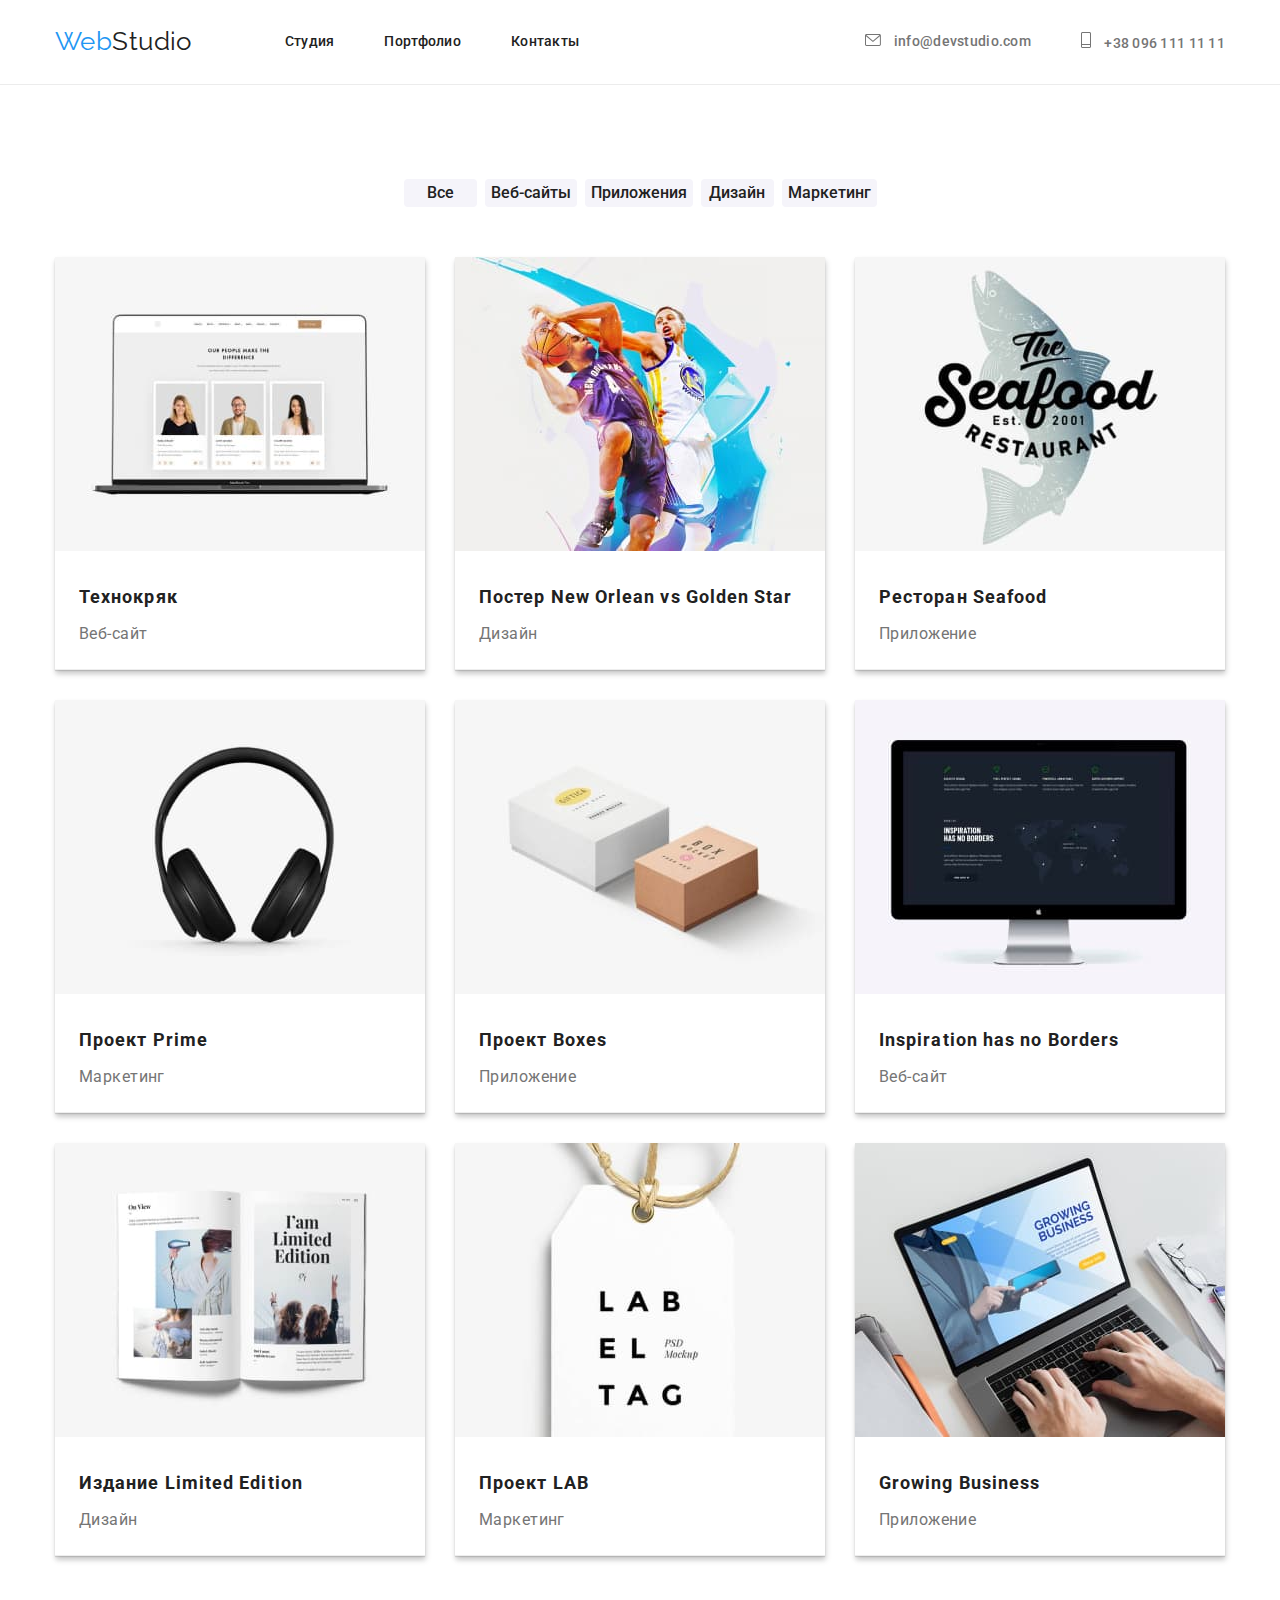
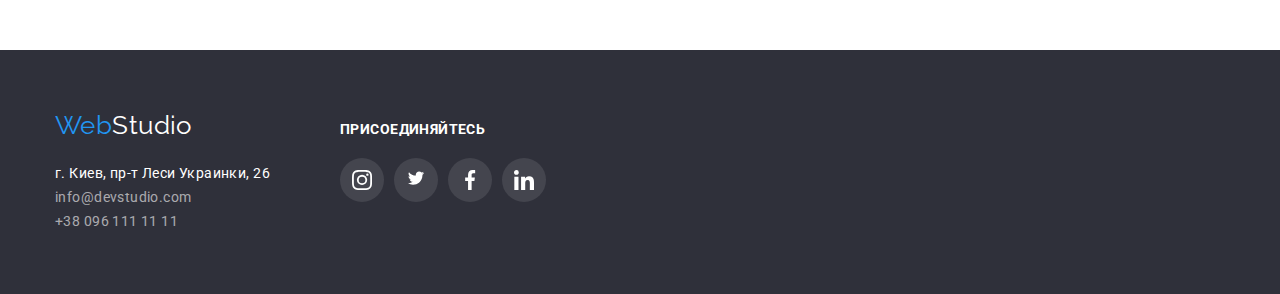
==== portfolio.html @ 6a0e4b88 "homework4" ====
<!DOCTYPE html>
<html lang="ru">
<head>
    <meta charset="UTF-8">
    <meta http-equiv="X-UA-Compatible" content="IE=edge">
    <meta name="viewport" content="width=device-width, initial-scale=1.0">
    <link rel="preconnect" href="https://fonts.googleapis.com">
    <link rel="preconnect" href="https://fonts.gstatic.com" crossorigin>
    <link href="https://fonts.googleapis.com/css2?family=Raleway:wght@700&family=Roboto:wght@400;500;700;900&display=swap" rel="stylesheet">
    <title>Портфолио</title>
    <link rel="stylesheet" href="https://cdnjs.cloudflare.com/ajax/libs/modern-normalize/1.0.0/modern-normalize.min.css"  />
    <link rel="stylesheet" href="./css/styles.css" />
</head>
<body>
  <!-- Хедер -->
    <header class="header-container">
        <div class="container">
            <nav>
                <a class="logo" href="#"><span class="logo-blue">Web</span>Studio</a>
                <ul class="site-nav-list">
                    <li class="site-nav-item"><a class="site-nav-link" href="index.html">Студия</a></li>
                    <li class="site-nav-item"><a class="site-nav-link" href="portfolio.html">Портфолио</a></li>
                    <li class="site-nav-item"><a class="site-nav-link" href="#">Контакты</a></li>
                </ul>
                <ul class="contacts-list">
                    <li class="contacts-list-item">
                        <a class="contacts-list-link" href="mailto:info@devstudio.com">
                            <svg class="header-icon" width="16" height="12" >
                                <use href="../images/new-sprite.svg#icon-envelope"></use>
                            </svg>
                            info@devstudio.com
                        </a>
                    </li>
                    <li class="contacts-list-item">
                        <a class="contacts-list-link" href="tel:+380961111111">
                            <svg class="header-icon" width="10" height="16" >
                                <use href="../images/new-sprite.svg#icon-phone"></use>
                            </svg>
                        +38 096 111 11 11
                        </a></li>
                </ul>
            </nav>
        </div>
    </header>
<main>
    <section class="section">
    <!-- Кнопки -->
        <div class="container">
            <h1 class="visually-hidden">Портфолио</h1>
            <ul class="portfolio-menu-list">
                <li class="portfolio-menu-item"><button class="portfolio-menu-button" type="button">Все</button></li>
                <li class="portfolio-menu-item"><button class="portfolio-menu-button" type="button">Веб-сайты</button></li>
                <li class="portfolio-menu-item"><button class="portfolio-menu-button" type="button">Приложения</button></li>
                <li class="portfolio-menu-item"><button class="portfolio-menu-button" type="button">Дизайн</button></li>
                <li class="portfolio-menu-item"><button class="portfolio-menu-button" type="button">Маркетинг</button></li>
            </ul>
    <!-- Главный контент портфолио-->
            <ul class="portfolio-list">
                <li class="portfolio-list-item">
                    <a class="potfolio-list-link" href="#">
                        <img src="./images/technokriak.jpg" alt="Три создателя веб-сайта на мониторе ноутбука" width="370"/>
                        <div class="portfolio-list-inscription">
                            <h2 class="portfolio-list-title">Технокряк</h2>
                            <p class="portfolio-list-text">Веб-сайт</p>
                        </div>
                    </a>
                </li>
                <li class="portfolio-list-item">
                    <a class="potfolio-list-link" href="#">
                        <img src="./images/new-orlean-vs-golden-star.jpg" alt="Два баскетболиста борятся за мяч" width="370"/>
                        <div class="portfolio-list-inscription">
                            <h2 class="portfolio-list-title">Постер New Orlean vs Golden Star</h2>
                            <p class="portfolio-list-text">Дизайн</p>
                        </div>
                    </a>
                </li>
                <li class="portfolio-list-item">
                    <a class="potfolio-list-link" href="#">
                        <img src="./images/seafood.jpg" alt="Серая рыба с логотипом ресторана" width="370"/>
                        <div class="portfolio-list-inscription">
                            <h2 class="portfolio-list-title">Ресторан Seafood</h2>
                            <p class="portfolio-list-text">Приложение</p>
                        </div>
                    </a>   
                </li>
                <li class="portfolio-list-item">
                    <a class="potfolio-list-link" href="#">
                        <img src="./images/prime.jpg" alt="Чёрные наушники на белом фоне" width="370"/>
                        <div class="portfolio-list-inscription">
                            <h2 class="portfolio-list-title">Проект Prime</h2>
                            <p class="portfolio-list-text">Маркетинг</p>
                        </div>
                    </a>
                </li>
                <li class="portfolio-list-item">
                    <a class="potfolio-list-link" href="#">
                        <img src="./images/boxes.jpg" alt="Две коробки на белом фоне" width="370"/>
                        <div class="portfolio-list-inscription">
                            <h2 class="portfolio-list-title">Проект Boxes</h2>
                            <p class="portfolio-list-text">Приложение</p>
                        </div>
                    </a>
                </li>
                <li class="portfolio-list-item">
                    <a class="potfolio-list-link" href="#">
                        <img src="./images/inspiration-has-no-borders.jpg" alt="Меню веб-сайта на чёрном мониторе" width="370"/>
                        <div class="portfolio-list-inscription">
                            <h2 class="portfolio-list-title">Inspiration has no Borders</h2>
                            <p class="portfolio-list-text">Веб-сайт</p>
                        </div>
                    </a>
                </li>
                <li class="portfolio-list-item">
                    <a class="potfolio-list-link" href="#">
                        <img src="./images/limited-edition.jpg" alt="Развёрнутый журнал" width="370"/>
                        <div class="portfolio-list-inscription">
                            <h2 class="portfolio-list-title">Издание Limited Edition</h2>
                            <p class="portfolio-list-text">Дизайн</p>
                        </div>
                    </a>
                </li>
                <li class="portfolio-list-item">
                    <a class="potfolio-list-link" href="#">
                        <img src="./images/lab.jpg" alt="Белая бирка с чёрной надписью на бежевой верёвке" width="370"/>
                        <div class="portfolio-list-inscription">
                            <h2 class="portfolio-list-title">Проект LAB</h2>
                            <p class="portfolio-list-text">Маркетинг</p>
                        </div>
                    </a>
                </li>
                <li class="portfolio-list-item">
                    <a class="potfolio-list-link" href="#">
                        <img src="./images/growing-business.jpg" alt="Меню приложения на нетбуке" width="370"/>
                        <div class="portfolio-list-inscription">
                            <h2 class="portfolio-list-title">Growing Business</h2>
                            <p class="portfolio-list-text">Приложение</p>
                        </div>
                    </a>
                </li>
            </ul>
        </div>
    </section>
</main>
    <!-- Футер -->
    <footer class="footer-container">
        <div class="container">
            <div class="footer-content">
                <div class="footer-contacts">
                    <a class="footer-logo" href="#"><span class="logo-blue">Web</span><span class="logo-white">Studio</span></a>
                    <address>
                        <ul>
                            <li class="footer-item"><a class="footer-contacts-address" href="https://goo.gl/maps/HXGFn4gWA6E6knC27">г. Киев, пр-т Леси Украинки, 26</a></li>
                            <li class="footer-item"><a class="footer-contacts-link" href="mailto:info@devstudio.com">info@devstudio.com</a></li>
                            <li class="footer-item"><a class="footer-contacts-link" href="tel:+380961111111">+38 096 111 11 11</a></li>
                        </ul>
                    </address>
                </div>
                <div class="footer-icons">
                    <h1 class="footer-title">присоединяйтесь</h1>
                    <ul class="footer-social-media-list">
                        <li class="footer-social-media-item">
                            <a class="footer-social-media-link" href="#">
                                <svg class="footer-social-media-icon-instagram" width="20" height="20" >
                                    <use href="../images/new-sprite.svg#icon-instagram"></use>
                                </svg> 
                            </a>
                        </li>
                        <li class="footer-social-media-item">
                            <a class="footer-social-media-link" href="#">
                                <svg class="footer-social-media-icon-twitter" width="20" height="16.25" >
                                    <use href="../images/new-sprite.svg#icon-twitter"></use>
                                </svg> 
                            </a>
                        </li>
                        <li class="footer-social-media-item">
                            <a class="footer-social-media-link" href="#">
                                <svg class="footer-social-media-icon-facebook" width="20" height="20" >
                                    <use href="../images/new-sprite.svg#icon-facebook"></use>
                                </svg> 
                            </a>
                        </li>
                        <li class="footer-social-media-item">
                            <a class="footer-social-media-link" href="#">
                                <svg class="footer-social-media-icon-linkedin" width="20" height="20" >
                                    <use href="../images/new-sprite.svg#icon-linkedin"></use>
                                </svg> 
                            </a>
                        </li> 
                    </ul>
                </div>
            </div>
        </div>
    </footer>
</body>
</html>
---- css/styles.css ----
:root {
    --primary-text-color: #757575;
    --title-text-color: #212121;
    --contacts-text-color: rgba(255,255,255,0.6);
    --accent-color: #2196f3;
    --primary-white-color: #ffffff;
    --button-backgroung-color: #f5f4fa;
    --hero-background-color: #2f303a;
    --main-background-color: #ffffff;
    --main-icon-color:#afb1b8;
}
/* Body styles */
body{
    font-family: Roboto,sans-serif;
    font-size: 14px;
    letter-spacing: 0.03em;
    line-height: 1.71;
    color: var(--primary-text-color);
    background: var(--main-background-color);
}

/* Styles discharge */

ul{
    padding: 0;
    margin: 0;
    list-style: none;
}

h1,
h2,
h3,
p{
    margin: 0;
}

/* Hidden title */
.visually-hidden{
    position: absolute;
    clip: rect(0 0 0 0);
    width: 1px;
    height: 1px;
    margin: -1px;
    border: 0;
    padding: 0;
    overflow: hidden;
}

/* Header styles */

.header-container{
    max-width: 1600px;
    margin: auto;
    border-bottom: 1px solid #ECECEC;
    display: flex;
    align-items: center;
}

.container{
    width: 1200px;
    margin-left: auto;
    margin-right: auto;
    padding-left: 15px;
    padding-right: 15px;
}

nav{
    display: flex;
    align-items: center;
}


.logo{
    font-family: Raleway,sans-serif;
    font-size: 26px;
    line-height: 1.19;
    text-decoration: none;
    color: var(--title-text-color);
    padding-top: 24px;
    padding-bottom: 25px;
    margin-right: 93px;
    margin-left: 0;
}
.logo-blue{
    font-family: Raleway,sans-serif;
    font-size: 26px;
    line-height: 1.19;
    text-decoration: none;
    color:var(--accent-color);
    padding-top: 24px;
    padding-bottom: 25px;
}

.site-nav-list{
    display: flex;
}

.site-nav-item{
    margin-right: 50px;
}

.site-nav-list .site-nav-item:last-child{
    margin-right: 0;
}

.site-nav-link{
    font-weight: 500;
    line-height: 1.14;
    letter-spacing: 0.02em;
    text-decoration: none;
    list-style: none;
    color: var(--title-text-color);
}

.site-nav-link:hover,
.site-nav-link:focus{
    font-weight: 500;
    line-height: 1.14;
    letter-spacing: 0.02em;
    text-decoration: none;
    list-style: none;
    color:var(--accent-color);
}

.site-nav-list .site-nav-link{
    display: block;
    padding-top: 32px;
    padding-bottom: 32px;
}

.contacts-list{
    list-style: none;
    display: flex;
    margin-left: auto;
    align-items: center;
}

.contacts-list-link{
    font-weight: 500;
    line-height: 1.14;
    letter-spacing: 0.02em;
    text-decoration: none;
    text-align: center;
    list-style: none;
    color: var(--primary-text-color);
    align-items: center;
}

.contacts-list-link:hover,
.contacts-list-link:focus{
    color: var(--accent-color);
}

.contacts-list .contacts-list-link{
    display: block;
    padding-top: 32px;
    padding-bottom: 32px;
}

.contacts-list .contacts-list-item + .contacts-list-item{
    margin-left: 50px;
}

.header-icon{
    fill: currentColor;
    margin-right: 10px;
    object-fit: none;
    object-position: center;
}

/* Hero styles */

.hero-section{
    text-align: center;
    background-image: linear-gradient(rgba(47, 48, 58, 0.4), rgba(47, 48, 58, 0.4)), url(../images/background.jpg);
    background-repeat: no-repeat;
    background-position: center;
    background-size: cover;
    padding: 200px 0;
    margin: 0 auto;
    max-width: 1600px;
}

.hero-title{
    font-weight: 900;
    font-size: 44px;
    line-height: 1.36;
    text-transform: uppercase;
    text-align: center;
    letter-spacing: 0.06em;
    color: var(--primary-white-color);
    width: 696px;
    height: 120px;
    margin-left: auto;
    margin-right: auto;
    margin-bottom: 30px;
}

.hero-button,
.hero-button:hover,
.hero-button:focus{
    font-family: inherit;
    font-weight: 700;
    font-size: 16px;
    line-height: 1.88;
    text-align: center;
    cursor: pointer;
    color: var(--primary-white-color);
    background-color:var(--accent-color);
    display: block;
    width: 200px;
    height: 50px;
    padding-top: 10px;
    padding-bottom: 10px;
    padding-left: 32px;
    padding-right: 32px;
    margin: 0 0 0 485px;
    border-style: none;
    border-radius: 4px;
}
/* Feature section styles */

.section{
    padding: 94px 0 94px 0;
}

.features-container{
    width: 1200px;
    margin: 0;
}

.features-list{
    display: flex;
}

.features-list-icon{
    width: 270px;
    height: 120px;
    margin-bottom: 30px;
    background-color: var(--button-backgroung-color);
}

.features-icon-antena{
    margin: 25px 102.34px 25px 102.34px;
}

.features-icon-time{
    margin: 25px 101.54px 25px 101.5px;
}

.features-icon-computer{
    margin: 33.2px 100px 33.11px 100px;
}

.features-icon-astronaut{
    margin: 25px 100px 25px 100px;
}

.features-list-item{
    width: 270px;
}

.features-list-title{
    font-weight: 700;
    line-height: 1.14;
    text-align: left;
    color:var(--title-text-color);
    list-style: none;
    margin-bottom: 10px;
    padding: 0;
}

.features-list-item:first-child{
    margin-left: 0px;
}

.features-list-item{
    margin-left: 30px;
}

.features-list-text{
    text-align: left;
    height: 75px;
    padding: 0;
}

/* Our profile section styles */

.our-profile-list-images{
    display: flex;
}

.our-profile-images-img{
    margin-right: 30px;
    padding: 0 0 0 0;
}

.our-profile-images-img:last-child{
    margin-right: 0;
}

img{
    max-width: 100%;
    height: auto;
}

.our-profile-second-title{
    font-weight: 700;
    font-size: 36px;
    line-height: 1.17;
    text-align: center;
    color:var(--title-text-color);
    margin-bottom: 50px;
}

/* Our team section styles*/

.our-team-section{
    background-color: var(--button-backgroung-color);
}

.our-team-list{
    display: flex;
}

.our-team-item{
    margin-left: 30px;
    box-shadow: 0px 1px 3px rgba(0, 0, 0, 0.12), 0px 1px 1px rgba(0, 0, 0, 0.14), 0px 2px 1px rgba(0, 0, 0, 0.2);
    border-radius: 0px 0px 4px 4px;
    background: #FFFFFF;
}

.our-team-item:first-child{
    margin-left: 0px;
}

.our-team-second-title{
    font-weight: 700;
    font-size: 36px;
    line-height: 1.17;
    text-align: center;
    color:var(--title-text-color);
    margin-bottom: 50px;
}

.our-team-item-inscription{
    padding: 30px 0 16px;
}

.our-team-item-third-title{
    font-weight: 500;
    font-size: 16px;
    line-height: 1.19;
    text-align: center;
    list-style: none;
    color:var(--title-text-color);
    margin-bottom: 10px;
}
.our-team-item-text{
    font-size: 16px;
    line-height: 1.19;
    text-align: center;
}

.social-media-list{
    display: flex;
    justify-content: center;
    align-items: center;
    margin-bottom: 30px;
}

.social-media-item{
    display: flex;
    justify-content: center;
    align-items: center;
    border-radius: 50%;
}

.social-media-item:not(:last-child){
    margin-right: 10px;
}

.social-media-item:hover,
.social-media-item:focus{
    background-color: var(--accent-color);
}

.social-media-link{
    width: 44px;
    height: 44px;
    padding: 0;
    margin: 0;
}

.social-media-icon-instagram,
.social-media-icon-twitter,
.social-media-icon-facebook,
.social-media-icon-linkedin{
    fill: var(--main-icon-color);
    margin: 12px;
}

.social-media-icon-instagram:hover,
.social-media-icon-twitter:hover,
.social-media-icon-facebook:hover,
.social-media-icon-linkedin:hover,
.social-media-icon-instagram:focus,
.social-media-icon-twitter:focus,
.social-media-icon-facebook:focus,
.social-media-icon-linkedin:focus{
    fill: var(--main-background-color);
}

.regular-customers-title{
    text-align: center;
    font-weight: bold;
    font-size: 36px;
    line-height: 1.17;
    color: var(--title-text-color);
}
.regular-customers-list{
    display: flex;
    justify-content: center;
    align-items: center;
    margin-top: 50px;
}

.regular-customers-item{
    width: 170px;
    height: 92px;
    border: 1px solid #AFB1B8;
    box-sizing: border-box;
    border-radius: 4px;
}

.regular-customers-item:not(:last-child){
    margin-right: 30px;
}

.regular-customers-item:hover,
.regular-customers-item:focus{
    border-color: var(--accent-color);
    cursor: pointer;
}

.regular-customers-icon{
    fill: var(--main-icon-color);
    margin: 16px 32px;
}

.regular-customers-icon:hover,
.regular-customers-icon:focus{
    fill: var(--accent-color);
}

/* Footer styles */

.footer-content{
    display: flex;
    justify-content: baseline;
}

.footer-container{
    background-color: var(--hero-background-color);
    padding: 60px 0;
    max-width: 1600px;
    margin: auto;
}

.footer-logo{
    font-family: Raleway,sans-serif;
    font-size: 26px;
    line-height: 1.19;
    text-decoration: none;
    color: var(--title-text-color);
}


.logo-white{
    font-family: Raleway,sans-serif;
    font-size: 26px;
    line-height: 1.19;
    text-decoration: none;
    color:var(--primary-white-color);
}

address{
    font-style: normal;
    margin-top: 20px;
}

.footer-contacts-address{
    text-decoration: none;
    color: var(--main-background-color);
}
.footer-contacts-link{
    text-decoration: none;
    color: rgba(255, 255, 255, 0.6);
    margin-top: 9px;
}

.footer-title{
    font-style: normal;
    font-weight: bold;
    font-size: 14px;
    line-height: 1.14;
    text-transform: uppercase;
    color:var(--main-background-color);
    margin-top: 12px;
    margin-left: 70px;
}

.footer-social-media-list{
    display: flex;
    justify-content: center;
    margin-top: 20px;
    margin-left: 70px;
}

.footer-social-media-item{
    width: 44px;
    height: 44px;
    border-radius: 50%;
    background-color: rgba(255, 255, 255, 0.1);
}

.footer-social-media-item:not(:last-child){
    margin-right: 10px;
}

.footer-social-media-item:hover,
.footer-social-media-item:focus{
    background-color: var(--accent-color);
}

.footer-social-media-icon-instagram,
.footer-social-media-icon-twitter,
.footer-social-media-icon-facebook,
.footer-social-media-icon-linkedin{
    fill: var(--primary-white-color);
    margin: 12px;
}

/* Portfolio buttons styles */

.portfolio-menu{
    width: 1200px;
    padding-left: 15px;
    padding-right: 15px;
    padding-top: 94px;
    padding-bottom: 94px;
    margin: 0;
    justify-content: center;
}

.portfolio-menu-list{
    display: flex;
    justify-content: center;
    margin-bottom: 50px;
}

.portfolio-menu-item{
    margin-right: 8px;
}

.portfolio-menu-item:last-child{
    margin-right: 0px;
}

.portfolio-menu-button{
    font-family: inherit;
    font-weight: 500;
    font-size: 16px;
    font-style: normal;
    line-height: 1.63;
    text-align: Center;
    text-decoration: none;
    list-style: none;
    cursor: pointer;
    color: var(--title-text-color);
    background-color:var(--button-backgroung-color);
    border-style: none;
    border-radius: 4px;
    min-width: 73px;
}
.portfolio-menu-button:hover,
.portfolio-menu-button:focus{
    color: var(--primary-white-color);
    background-color:var(--accent-color);
    box-shadow: 0px 3px 1px rgba(0, 0, 0, 0.1), 0px 1px 2px rgba(0, 0, 0, 0.08), 0px 2px 2px rgba(0, 0, 0, 0.12);
}
/* Portfolio list styles */

.portfolio-list{
    display: flex;
    flex-wrap: wrap;
}

.portfolio-list-item{
    margin-right: 30px;
    margin-bottom: 30px;
    box-shadow: 0px 1px 1px rgba(0, 0, 0, 0.12), 0px 4px 4px rgba(0, 0, 0, 0.06), 1px 4px 6px rgba(0, 0, 0, 0.16);
}

.portfolio-list-item:nth-child(3n){
    margin-right: 0;
}

.portfolio-list-item:nth-child(n+7){
    margin-bottom: 0;
}

.potfolio-list-link{
    font-style: normal;
    text-decoration: none;
    width: 370px;
    height: 294px;
}

.portfolio-list-inscription{
    padding: 20px 24px;
    border-bottom: 1px solid #eeeeee;
}
.portfolio-list-title{
    font-weight: 700;
    font-size: 18px;
    line-height: 2.0;
    text-align: left;
    letter-spacing: 0.06em;
    color: var(--title-text-color);
}
.portfolio-list-text{
    font-weight: 400;
    font-size: 16px;
    line-height: 1.88;
    text-align: left;
    color: var(--primary-text-color);
    padding-top: 4px;
}
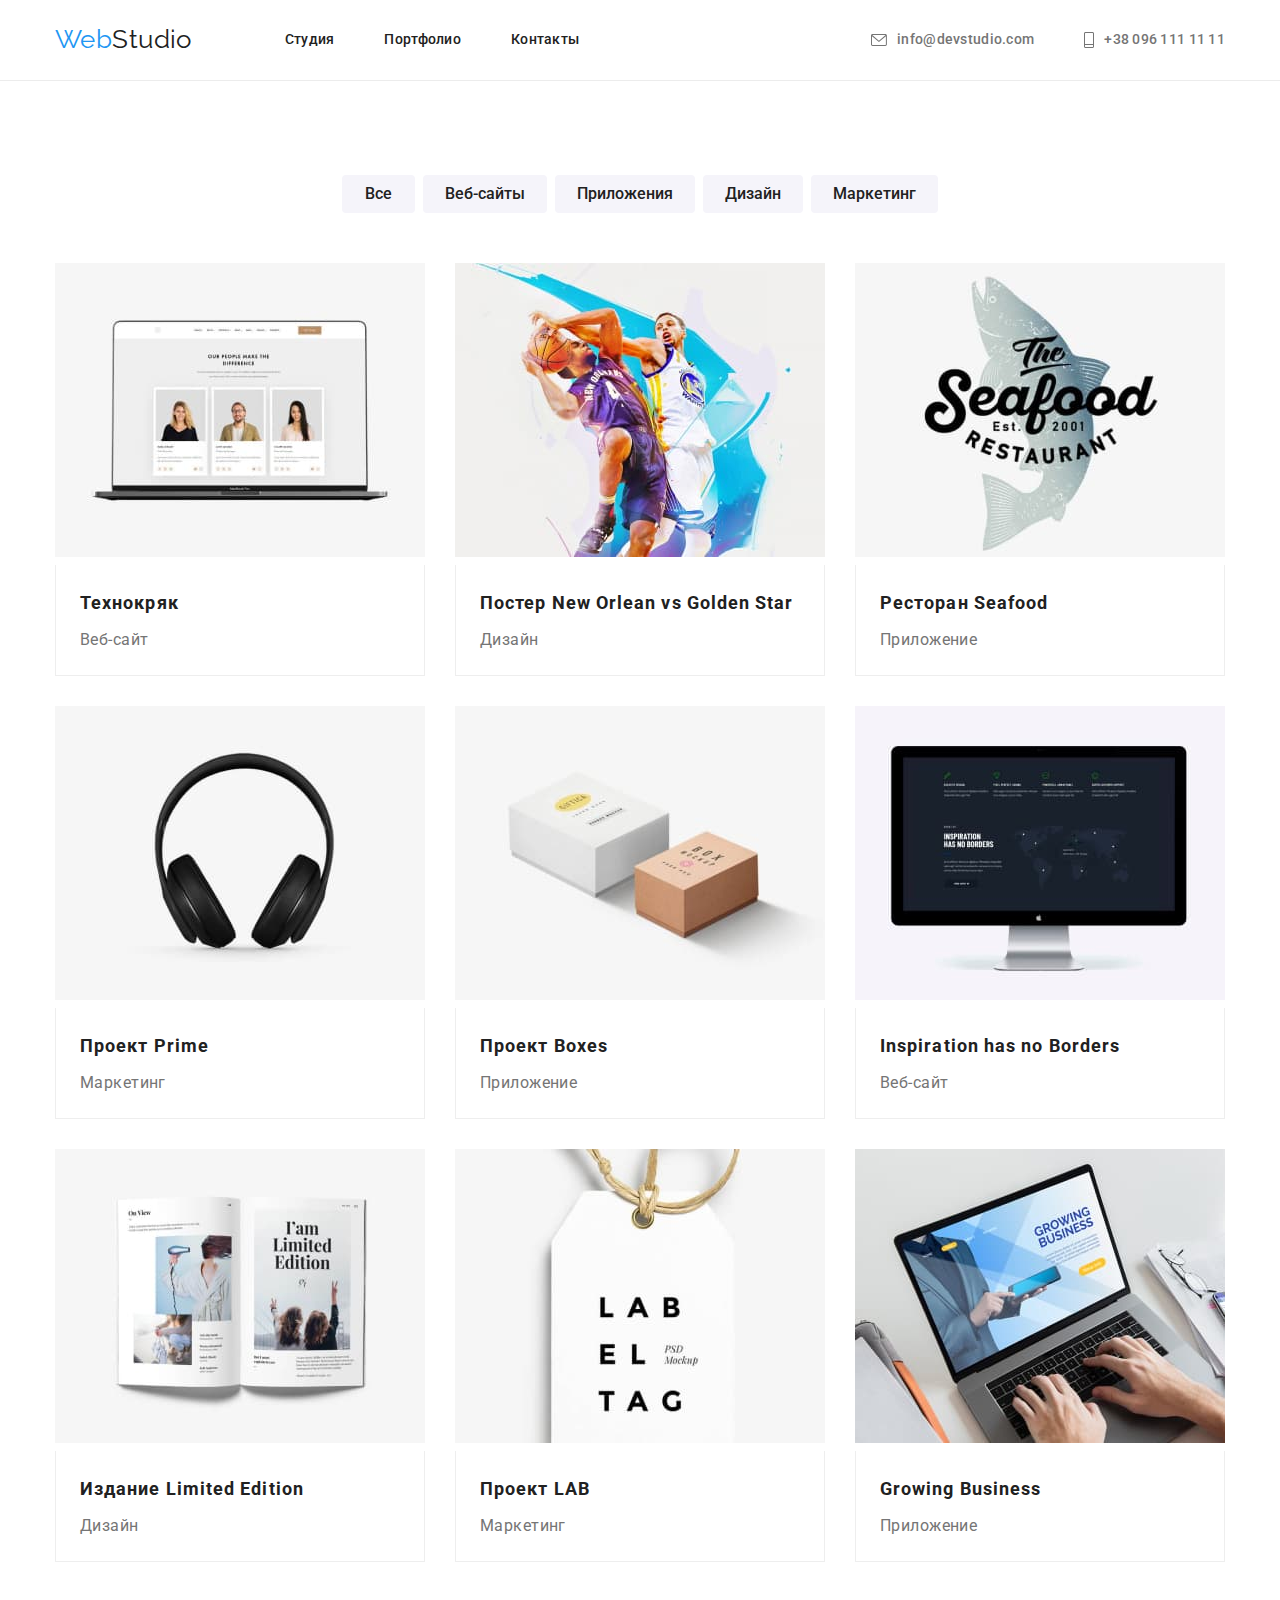
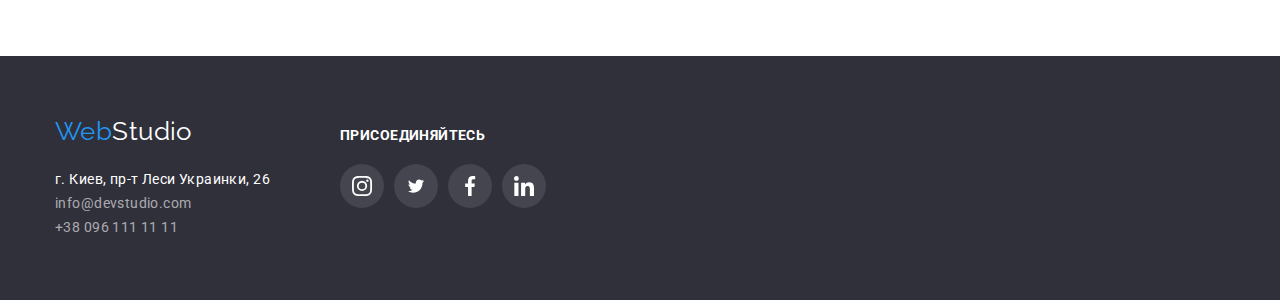
==== commit f57e8184: "Homework4 after correct" ====
--- a/portfolio.html
+++ b/portfolio.html
@@ -26,7 +26,7 @@
                     <li class="contacts-list-item">
                         <a class="contacts-list-link" href="mailto:info@devstudio.com">
                             <svg class="header-icon" width="16" height="12" >
-                                <use href="../images/new-sprite.svg#icon-envelope"></use>
+                                <use href="./images/new-sprite.svg#icon-envelope"></use>
                             </svg>
                             info@devstudio.com
                         </a>
@@ -34,7 +34,7 @@
                     <li class="contacts-list-item">
                         <a class="contacts-list-link" href="tel:+380961111111">
                             <svg class="header-icon" width="10" height="16" >
-                                <use href="../images/new-sprite.svg#icon-phone"></use>
+                                <use href="./images/new-sprite.svg#icon-phone"></use>
                             </svg>
                         +38 096 111 11 11
                         </a></li>
@@ -161,28 +161,28 @@
                         <li class="footer-social-media-item">
                             <a class="footer-social-media-link" href="#">
                                 <svg class="footer-social-media-icon-instagram" width="20" height="20" >
-                                    <use href="../images/new-sprite.svg#icon-instagram"></use>
+                                    <use href="./images/new-sprite.svg#icon-instagram"></use>
                                 </svg> 
                             </a>
                         </li>
                         <li class="footer-social-media-item">
                             <a class="footer-social-media-link" href="#">
                                 <svg class="footer-social-media-icon-twitter" width="20" height="16.25" >
-                                    <use href="../images/new-sprite.svg#icon-twitter"></use>
+                                    <use href="./images/new-sprite.svg#icon-twitter"></use>
                                 </svg> 
                             </a>
                         </li>
                         <li class="footer-social-media-item">
                             <a class="footer-social-media-link" href="#">
                                 <svg class="footer-social-media-icon-facebook" width="20" height="20" >
-                                    <use href="../images/new-sprite.svg#icon-facebook"></use>
+                                    <use href="./images/new-sprite.svg#icon-facebook"></use>
                                 </svg> 
                             </a>
                         </li>
                         <li class="footer-social-media-item">
                             <a class="footer-social-media-link" href="#">
                                 <svg class="footer-social-media-icon-linkedin" width="20" height="20" >
-                                    <use href="../images/new-sprite.svg#icon-linkedin"></use>
+                                    <use href="./images/new-sprite.svg#icon-linkedin"></use>
                                 </svg> 
                             </a>
                         </li> 
--- a/css/styles.css
+++ b/css/styles.css
@@ -123,7 +123,6 @@
 }
 
 .site-nav-list .site-nav-link{
-    display: block;
     padding-top: 32px;
     padding-bottom: 32px;
 }
@@ -131,11 +130,13 @@
 .contacts-list{
     list-style: none;
     display: flex;
+    align-items: center;
     margin-left: auto;
-    align-items: center;
 }
 
 .contacts-list-link{
+    display: flex;
+    align-items: center;
     font-weight: 500;
     line-height: 1.14;
     letter-spacing: 0.02em;
@@ -143,7 +144,6 @@
     text-align: center;
     list-style: none;
     color: var(--primary-text-color);
-    align-items: center;
 }
 
 .contacts-list-link:hover,
@@ -152,7 +152,6 @@
 }
 
 .contacts-list .contacts-list-link{
-    display: block;
     padding-top: 32px;
     padding-bottom: 32px;
 }
@@ -234,26 +233,13 @@
 }
 
 .features-list-icon{
-    width: 270px;
     height: 120px;
     margin-bottom: 30px;
+    display: flex;
+    align-items: center;
+    justify-content: center;
     background-color: var(--button-backgroung-color);
-}
-
-.features-icon-antena{
-    margin: 25px 102.34px 25px 102.34px;
-}
-
-.features-icon-time{
-    margin: 25px 101.54px 25px 101.5px;
-}
-
-.features-icon-computer{
-    margin: 33.2px 100px 33.11px 100px;
-}
-
-.features-icon-astronaut{
-    margin: 25px 100px 25px 100px;
+    border-radius: 4px;
 }
 
 .features-list-item{
@@ -261,9 +247,11 @@
 }
 
 .features-list-title{
+    font-size: 14px;
     font-weight: 700;
     line-height: 1.14;
     text-align: left;
+    text-transform: uppercase;
     color:var(--title-text-color);
     list-style: none;
     margin-bottom: 10px;
@@ -285,6 +273,10 @@
 }
 
 /* Our profile section styles */
+
+.our-profile-section{
+    padding-top: 0;
+}
 
 .our-profile-list-images{
     display: flex;
@@ -344,7 +336,7 @@
 }
 
 .our-team-item-inscription{
-    padding: 30px 0 16px;
+    padding: 30px 0 30px;
 }
 
 .our-team-item-third-title{
@@ -365,49 +357,28 @@
 .social-media-list{
     display: flex;
     justify-content: center;
-    align-items: center;
-    margin-bottom: 30px;
-}
-
-.social-media-item{
-    display: flex;
-    justify-content: center;
-    align-items: center;
-    border-radius: 50%;
 }
 
 .social-media-item:not(:last-child){
     margin-right: 10px;
 }
 
-.social-media-item:hover,
-.social-media-item:focus{
-    background-color: var(--accent-color);
-}
-
 .social-media-link{
+    display: flex;
+    align-items: center;
+    justify-content: center;
     width: 44px;
     height: 44px;
-    padding: 0;
-    margin: 0;
-}
-
-.social-media-icon-instagram,
-.social-media-icon-twitter,
-.social-media-icon-facebook,
-.social-media-icon-linkedin{
+    color: var(--main-icon-color);
+    background-color: var(--main-background-color);
+    border-radius: 50%;
     fill: var(--main-icon-color);
-    margin: 12px;
-}
-
-.social-media-icon-instagram:hover,
-.social-media-icon-twitter:hover,
-.social-media-icon-facebook:hover,
-.social-media-icon-linkedin:hover,
-.social-media-icon-instagram:focus,
-.social-media-icon-twitter:focus,
-.social-media-icon-facebook:focus,
-.social-media-icon-linkedin:focus{
+}
+
+.social-media-link:hover,
+.social-media-link:focus{
+    color: var(--main-background-color);
+    background-color: var(--accent-color);
     fill: var(--main-background-color);
 }
 
@@ -431,26 +402,18 @@
     border: 1px solid #AFB1B8;
     box-sizing: border-box;
     border-radius: 4px;
-}
-
-.regular-customers-item:not(:last-child){
-    margin-right: 30px;
+    fill: var(--main-icon-color);
+    cursor: pointer;
 }
 
 .regular-customers-item:hover,
 .regular-customers-item:focus{
     border-color: var(--accent-color);
-    cursor: pointer;
-}
-
-.regular-customers-icon{
-    fill: var(--main-icon-color);
-    margin: 16px 32px;
-}
-
-.regular-customers-icon:hover,
-.regular-customers-icon:focus{
     fill: var(--accent-color);
+}
+
+.regular-customers-item:not(:last-child){
+    margin-right: 30px;
 }
 
 /* Footer styles */
@@ -512,33 +475,29 @@
 
 .footer-social-media-list{
     display: flex;
-    justify-content: center;
+    justify-content: start;
     margin-top: 20px;
     margin-left: 70px;
 }
 
-.footer-social-media-item{
+.footer-social-media-item:not(:last-child){
+    margin-right: 10px;
+}
+
+.footer-social-media-link{
+    display: flex;
+    align-items: center;
+    justify-content: center;
     width: 44px;
     height: 44px;
     border-radius: 50%;
+    fill: var(--primary-white-color);
     background-color: rgba(255, 255, 255, 0.1);
 }
 
-.footer-social-media-item:not(:last-child){
-    margin-right: 10px;
-}
-
-.footer-social-media-item:hover,
-.footer-social-media-item:focus{
+.footer-social-media-link:hover,
+.footer-social-media-link:focus{
     background-color: var(--accent-color);
-}
-
-.footer-social-media-icon-instagram,
-.footer-social-media-icon-twitter,
-.footer-social-media-icon-facebook,
-.footer-social-media-icon-linkedin{
-    fill: var(--primary-white-color);
-    margin: 12px;
 }
 
 /* Portfolio buttons styles */
@@ -568,6 +527,7 @@
 }
 
 .portfolio-menu-button{
+    padding: 6px 22px;
     font-family: inherit;
     font-weight: 500;
     font-size: 16px;
@@ -599,7 +559,6 @@
 .portfolio-list-item{
     margin-right: 30px;
     margin-bottom: 30px;
-    box-shadow: 0px 1px 1px rgba(0, 0, 0, 0.12), 0px 4px 4px rgba(0, 0, 0, 0.06), 1px 4px 6px rgba(0, 0, 0, 0.16);
 }
 
 .portfolio-list-item:nth-child(3n){
@@ -613,14 +572,24 @@
 .potfolio-list-link{
     font-style: normal;
     text-decoration: none;
+    list-style: none;
     width: 370px;
     height: 294px;
+    cursor: pointer;
+}
+
+.potfolio-list-link:hover,
+.potfolio-list-link:focus{
+    box-shadow: 0px 1px 1px rgba(0, 0, 0, 0.12), 0px 4px 4px rgba(0, 0, 0, 0.06), 1px 4px 6px rgba(0, 0, 0, 0.16);
 }
 
 .portfolio-list-inscription{
     padding: 20px 24px;
     border-bottom: 1px solid #eeeeee;
-}
+    border-left: 1px solid #eeeeee;
+    border-right: 1px solid #eeeeee;
+}
+
 .portfolio-list-title{
     font-weight: 700;
     font-size: 18px;
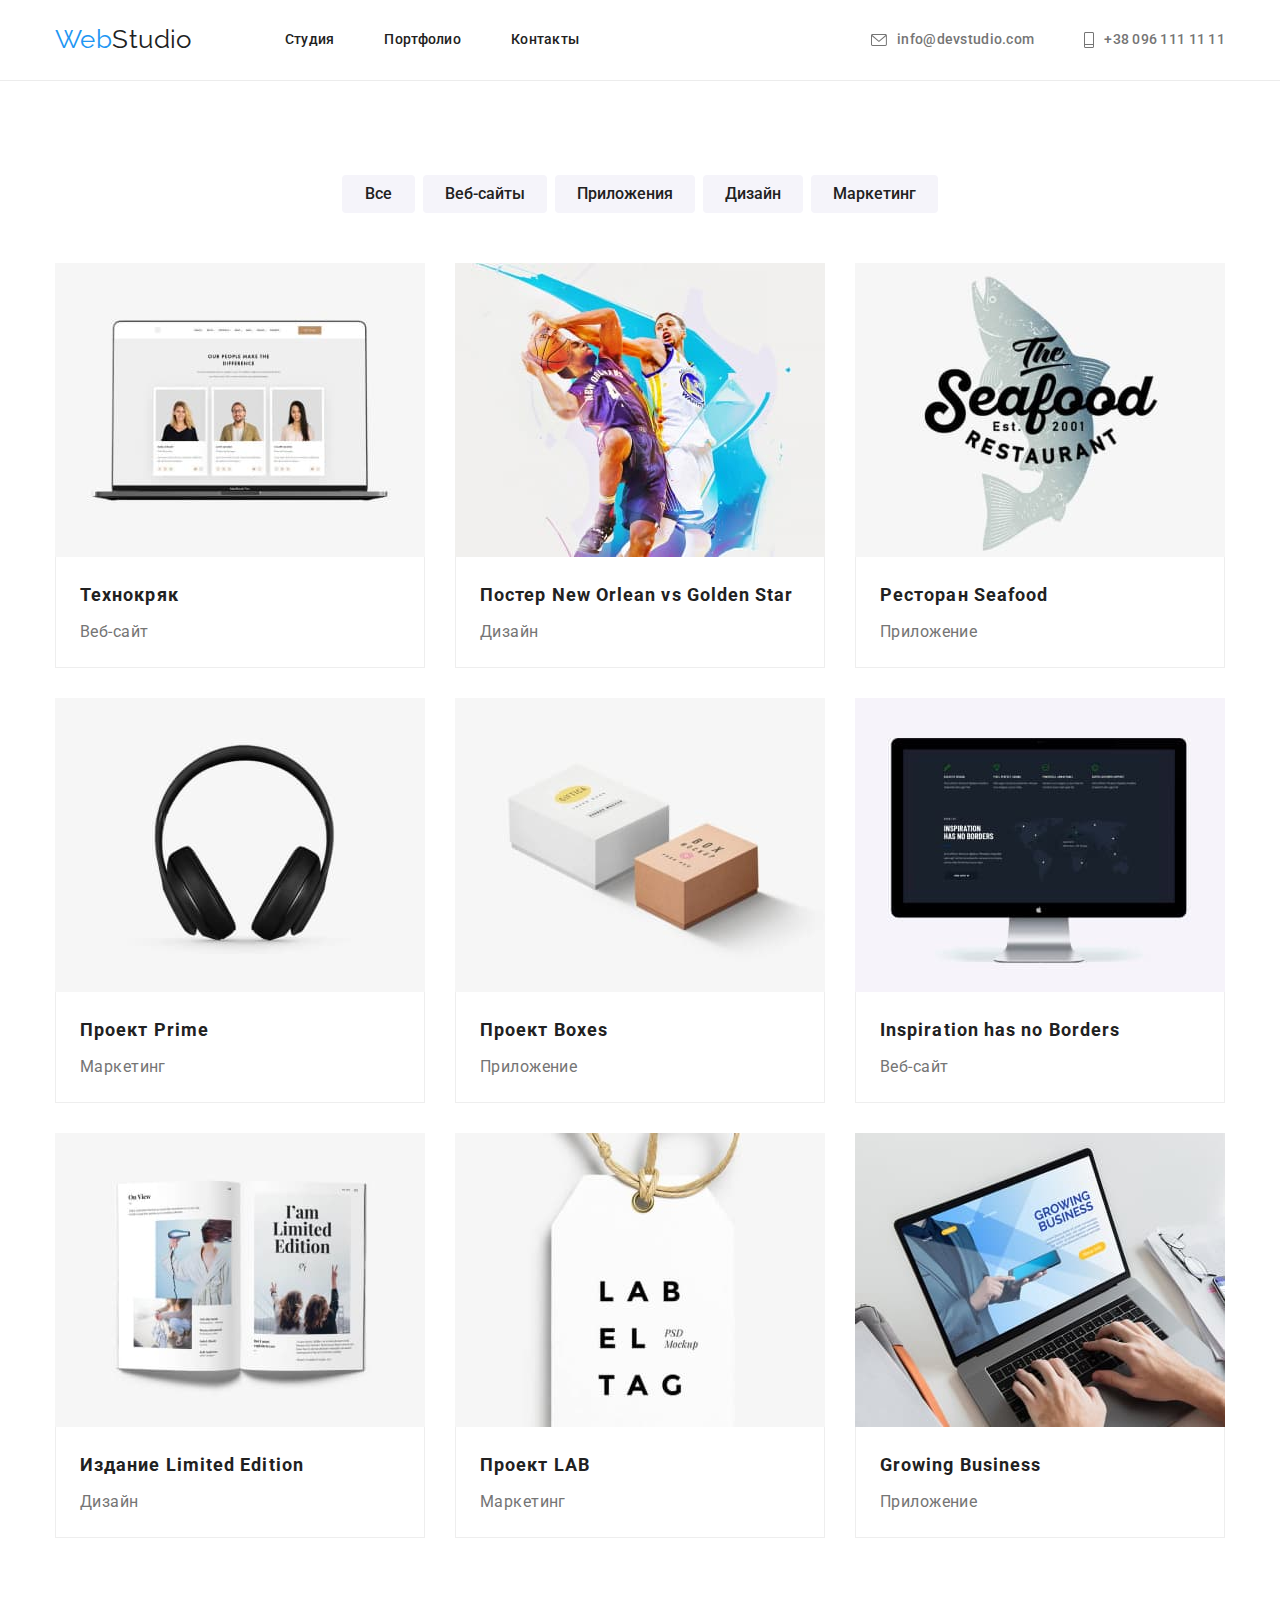
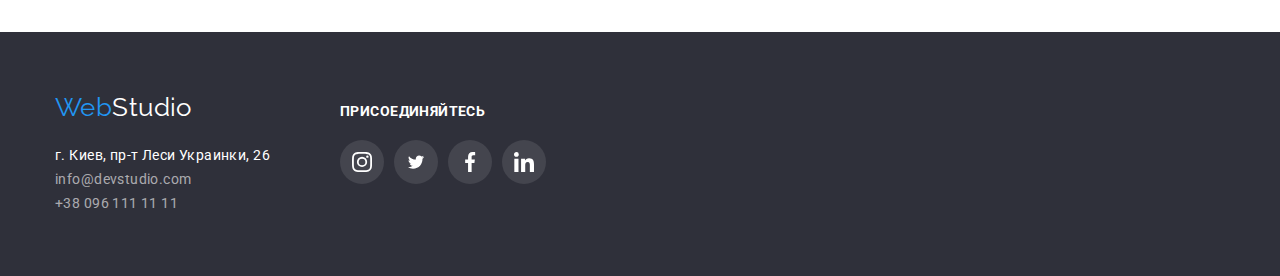
==== commit 05dc1b6e: "Homework4 after correct1" ====
--- a/portfolio.html
+++ b/portfolio.html
@@ -12,7 +12,7 @@
     <link rel="stylesheet" href="./css/styles.css" />
 </head>
 <body>
-  <!-- Хедер -->
+    <!-- Хедер -->
     <header class="header-container">
         <div class="container">
             <nav>
--- a/css/styles.css
+++ b/css/styles.css
@@ -32,6 +32,12 @@
 h3,
 p{
     margin: 0;
+}
+
+img{
+    display: block;
+    max-width: 100%;
+    height: auto;
 }
 
 /* Hidden title */
@@ -397,6 +403,9 @@
 }
 
 .regular-customers-item{
+    display: flex;
+    align-items: center;
+    justify-content: center;
     width: 170px;
     height: 92px;
     border: 1px solid #AFB1B8;
@@ -420,7 +429,7 @@
 
 .footer-content{
     display: flex;
-    justify-content: baseline;
+    justify-content: flex-start;
 }
 
 .footer-container{
@@ -475,7 +484,7 @@
 
 .footer-social-media-list{
     display: flex;
-    justify-content: start;
+    justify-content: flex-start;
     margin-top: 20px;
     margin-left: 70px;
 }
@@ -570,11 +579,12 @@
 }
 
 .potfolio-list-link{
+    display: inline-block;
     font-style: normal;
     text-decoration: none;
     list-style: none;
     width: 370px;
-    height: 294px;
+    height: auto;
     cursor: pointer;
 }
 
